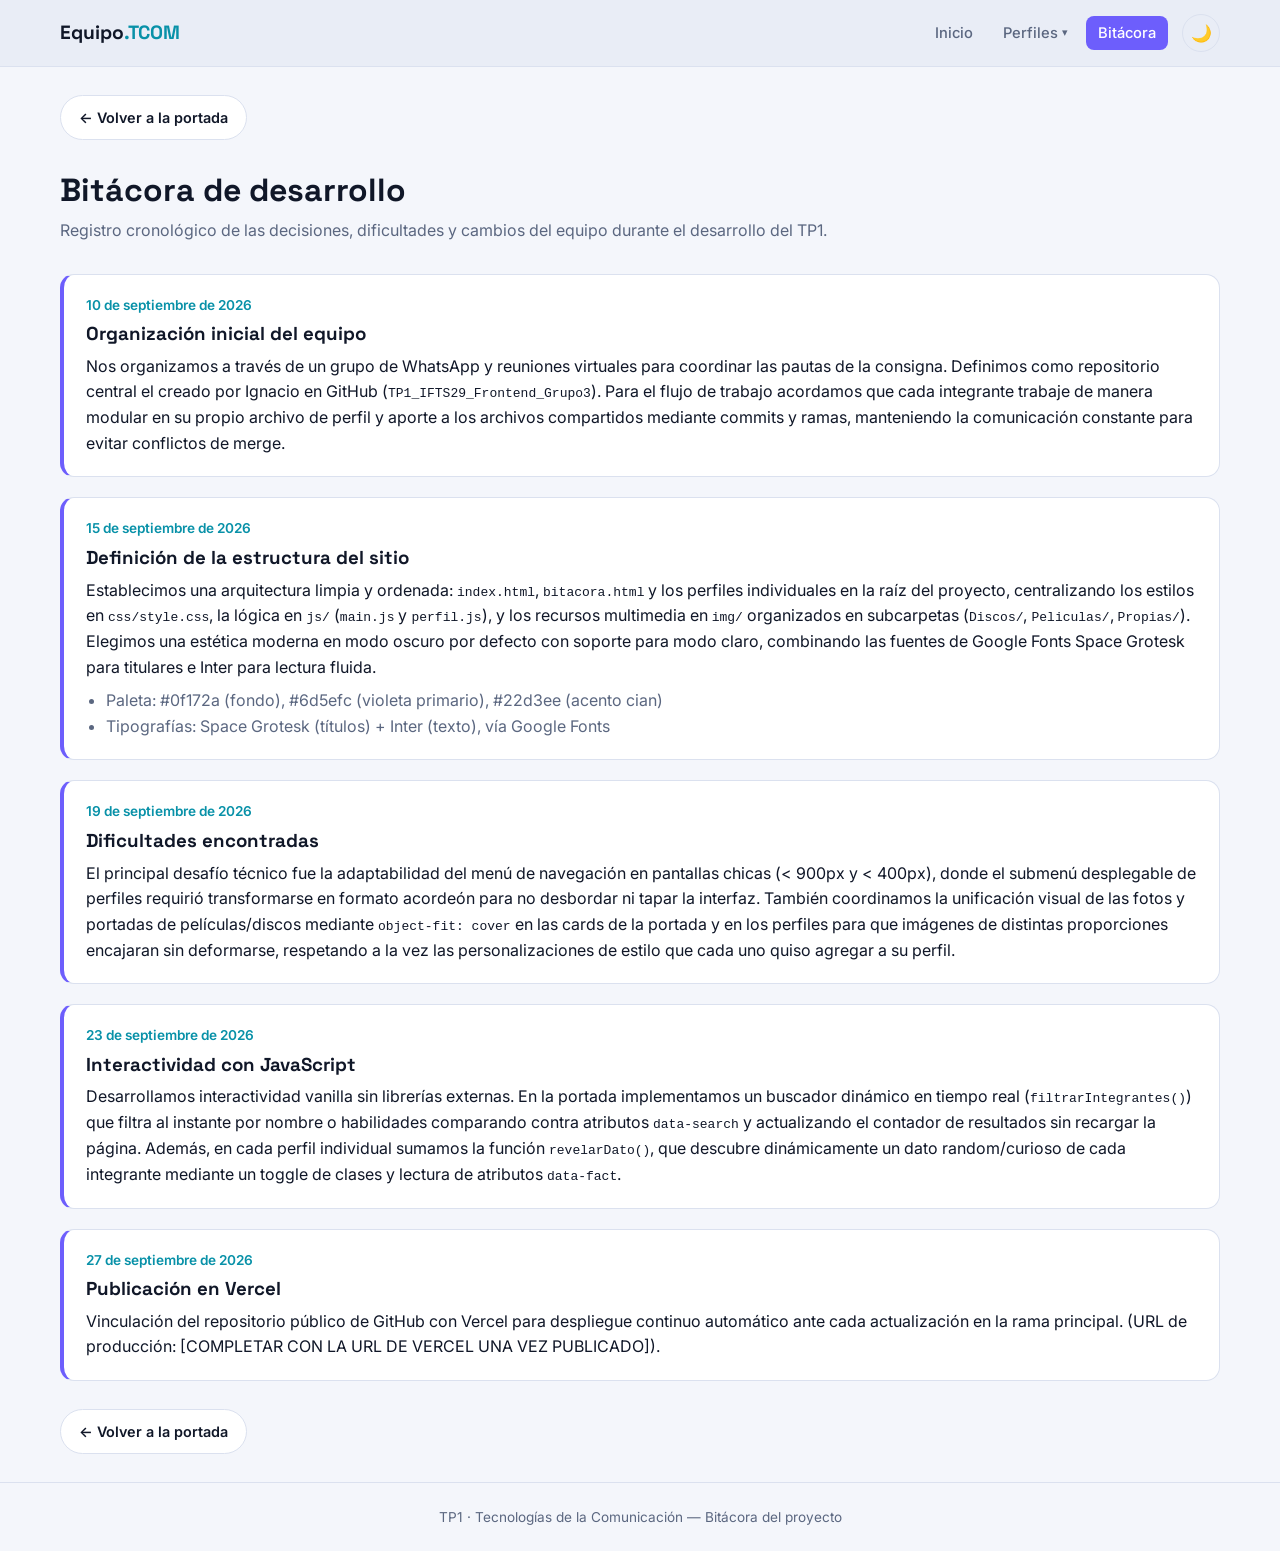
==== bitacora.html @ 33c418b6 "Actualizacion perfil Lucas, agregado de imagenes y Bitacora" ====
<!DOCTYPE html>
<html lang="es">
<head>
<script>
(function () {
  var t = localStorage.getItem('theme');
  if (t === 'dark' || (!t && window.matchMedia('(prefers-color-scheme: dark)').matches)) {
    document.documentElement.setAttribute('data-theme', 'dark');
  }
})();
</script>
<meta charset="UTF-8">
<meta name="viewport" content="width=device-width, initial-scale=1.0">
<title>Bitácora — Equipo TCOM</title>
<link rel="preconnect" href="https://fonts.googleapis.com">
<link href="https://fonts.googleapis.com/css2?family=Space+Grotesk:wght@500;700&family=Inter:wght@400;500;600&display=swap" rel="stylesheet">
<link rel="stylesheet" href="css/style.css">
</head>
<body>

<header class="site-header">
  <div class="nav-bar">
    <span class="brand">Equipo<span>.TCOM</span></span>
    <div class="nav-right">
      <nav class="main-nav">
      <ul>
        <li><a href="index.html">Inicio</a></li>
        <li class="has-submenu">
          <button class="nav-link submenu-toggle" aria-expanded="false" aria-haspopup="true">
            Perfiles <span class="caret">▾</span>
          </button>
          <ul class="submenu">
            <li><a href="perfil-humphreys.html">Ignacio Tomás Humphreys</a></li>
            <li><a href="perfil-diaz.html">Díaz</a></li>
            <li><a href="perfil-frias.html">Frías</a></li>
            <li><a href="perfil-de-diego.html">De Diego</a></li>
            <li><a href="perfil-giordano.html">Giordano Rodríguez</a></li>
          </ul>
        </li>
        <li><a href="bitacora.html">Bitácora</a></li>
      </ul>
    </nav><button class="theme-toggle" aria-label="Cambiar a modo oscuro">🌙</button>
      <button class="hamburger" aria-label="Abrir menú" aria-expanded="false">&#9776;</button>
    </div>
  </div>
</header>

<main class="container">

  <div class="page-actions">
    <a class="btn" href="index.html">← Volver a la portada</a>
  </div>

  <h1 style="margin:30px 0 8px;">Bitácora de desarrollo</h1>
  <p style="color:var(--text-muted); margin-bottom:30px;">Registro cronológico de las decisiones, dificultades y cambios del equipo durante el desarrollo del TP1.</p>

  <div class="log-entry">
    <span class="log-date">10 de septiembre de 2026</span>
    <h3>Organización inicial del equipo</h3>
    <p>Nos organizamos a través de un grupo de WhatsApp y reuniones virtuales para coordinar las pautas de la consigna. Definimos como repositorio central el creado por Ignacio en GitHub (<code>TP1_IFTS29_Frontend_Grupo3</code>). Para el flujo de trabajo acordamos que cada integrante trabaje de manera modular en su propio archivo de perfil y aporte a los archivos compartidos mediante commits y ramas, manteniendo la comunicación constante para evitar conflictos de merge.</p>
  </div>

  <div class="log-entry">
    <span class="log-date">15 de septiembre de 2026</span>
    <h3>Definición de la estructura del sitio</h3>
    <p>Establecimos una arquitectura limpia y ordenada: <code>index.html</code>, <code>bitacora.html</code> y los perfiles individuales en la raíz del proyecto, centralizando los estilos en <code>css/style.css</code>, la lógica en <code>js/</code> (<code>main.js</code> y <code>perfil.js</code>), y los recursos multimedia en <code>img/</code> organizados en subcarpetas (<code>Discos/</code>, <code>Peliculas/</code>, <code>Propias/</code>). Elegimos una estética moderna en modo oscuro por defecto con soporte para modo claro, combinando las fuentes de Google Fonts Space Grotesk para titulares e Inter para lectura fluida.</p>
    <ul>
      <li>Paleta: #0f172a (fondo), #6d5efc (violeta primario), #22d3ee (acento cian)</li>
      <li>Tipografías: Space Grotesk (títulos) + Inter (texto), vía Google Fonts</li>
    </ul>
  </div>

  <div class="log-entry">
    <span class="log-date">19 de septiembre de 2026</span>
    <h3>Dificultades encontradas</h3>
    <p>El principal desafío técnico fue la adaptabilidad del menú de navegación en pantallas chicas (&lt; 900px y &lt; 400px), donde el submenú desplegable de perfiles requirió transformarse en formato acordeón para no desbordar ni tapar la interfaz. También coordinamos la unificación visual de las fotos y portadas de películas/discos mediante <code>object-fit: cover</code> en las cards de la portada y en los perfiles para que imágenes de distintas proporciones encajaran sin deformarse, respetando a la vez las personalizaciones de estilo que cada uno quiso agregar a su perfil.</p>
  </div>

  <div class="log-entry">
    <span class="log-date">23 de septiembre de 2026</span>
    <h3>Interactividad con JavaScript</h3>
    <p>Desarrollamos interactividad vanilla sin librerías externas. En la portada implementamos un buscador dinámico en tiempo real (<code>filtrarIntegrantes()</code>) que filtra al instante por nombre o habilidades comparando contra atributos <code>data-search</code> y actualizando el contador de resultados sin recargar la página. Además, en cada perfil individual sumamos la función <code>revelarDato()</code>, que descubre dinámicamente un dato random/curioso de cada integrante mediante un toggle de clases y lectura de atributos <code>data-fact</code>.</p>
  </div>

  <div class="log-entry">
    <span class="log-date">27 de septiembre de 2026</span>
    <h3>Publicación en Vercel</h3>
    <p>Vinculación del repositorio público de GitHub con Vercel para despliegue continuo automático ante cada actualización en la rama principal. (URL de producción: [COMPLETAR CON LA URL DE VERCEL UNA VEZ PUBLICADO]).</p>
  </div>

  <div class="page-actions">
    <a class="btn" href="index.html">← Volver a la portada</a>
  </div>

</main>

<footer class="site-footer">
  <div class="container">
    TP1 · Tecnologías de la Comunicación — Bitácora del proyecto
  </div>
</footer>

<script src="js/main.js"></script>
</body>
</html>
---- css/style.css ----
/* =========================================================
   TP1 Frontend — Equipo
   Tema claro (por defecto) y tema oscuro vía [data-theme="dark"]
   Violeta: #6d5efc | Cian/acento: #22d3ee (oscuro) / #0891a8 (claro)
   Tipografías: 'Space Grotesk' (títulos), 'Inter' (texto)
   ========================================================= */

:root {
  --bg: #f4f6fb;
  --bg-soft: #e9edf6;
  --card: #ffffff;
  --primary: #6d5efc;
  --primary-dark: #5747e0;
  --accent: #0891a8;
  --text: #101728;
  --text-muted: #5b6780;
  --border: #dbe1ef;
  --radius: 14px;
  --max-width: 1200px;
  --font-title: 'Space Grotesk', sans-serif;
  --font-body: 'Inter', sans-serif;
  --shadow-color: rgba(15, 23, 42, 0.12);
  color-scheme: light;
}

[data-theme="dark"] {
  --bg: #0f172a;
  --bg-soft: #16213a;
  --card: #1b2a4a;
  --primary: #6d5efc;
  --primary-dark: #5747e0;
  --accent: #22d3ee;
  --text: #f8fafc;
  --text-muted: #94a3b8;
  --border: #2a3a5c;
  --shadow-color: rgba(0, 0, 0, 0.4);
  color-scheme: dark;
}

body {
  transition: background-color 0.25s, color 0.25s;
}

.site-header,
.card,
.info-card,
.member-card,
.about-section,
.log-entry,
ul.submenu {
  transition: background-color 0.25s, border-color 0.25s;
}

* {
  box-sizing: border-box;
  margin: 0;
  padding: 0;
}

html {
  scroll-behavior: smooth;
}

body {
  background: var(--bg);
  color: var(--text);
  font-family: var(--font-body);
  line-height: 1.6;
  min-height: 100vh;
  display: flex;
  flex-direction: column;
}

img {
  max-width: 100%;
  display: block;
}

a {
  color: var(--accent);
  text-decoration: none;
}

a:hover {
  text-decoration: underline;
}

h1,
h2,
h3,
h4 {
  font-family: var(--font-title);
  line-height: 1.25;
}

.container {
  width: 100%;
  max-width: var(--max-width);
  margin: 0 auto;
  padding: 0 20px;
}

/* ---------- Header / navegación ---------- */
header.site-header {
  background: var(--bg-soft);
  border-bottom: 1px solid var(--border);
  position: sticky;
  top: 0;
  z-index: 50;
}

.nav-bar {
  display: flex;
  align-items: center;
  justify-content: space-between;
  padding: 14px 20px;
  max-width: var(--max-width);
  margin: 0 auto;
}

.nav-bar .brand {
  font-family: var(--font-title);
  font-weight: 700;
  font-size: 1.2rem;
  color: var(--text);
}

.nav-bar .brand span {
  color: var(--accent);
}

nav.main-nav ul {
  list-style: none;
  display: flex;
  align-items: center;
  gap: 6px;
  flex-wrap: wrap;
}

nav.main-nav a,
nav.main-nav button.nav-link {
  color: var(--text-muted);
  font-weight: 500;
  font-size: 0.92rem;
  line-height: 1;
  box-sizing: border-box;
  appearance: none;
  -webkit-appearance: none;
  padding: 8px 12px;
  border-radius: 8px;
  transition: background 0.2s, color 0.2s;
  background: none;
  border: none;
  cursor: pointer;
  font-family: var(--font-body);
}

nav.main-nav a:hover,
nav.main-nav button.nav-link:hover {
  background: rgba(109, 94, 252, 0.15);
  color: var(--text);
  text-decoration: none;
}

nav.main-nav a.active {
  background: var(--primary);
  color: #fff;
}

/* ---------- Submenú "Perfiles" (dropdown) ---------- */
li.has-submenu {
  position: relative;
}

.submenu-toggle {
  display: inline-flex;
  align-items: center;
  gap: 4px;
}

.submenu-toggle .caret {
  font-size: 0.7rem;
  transition: transform 0.2s;
}

li.has-submenu.open .submenu-toggle .caret,
li.has-submenu:hover .submenu-toggle .caret {
  transform: rotate(180deg);
}

ul.submenu {
  list-style: none;
  position: absolute;
  top: 100%;
  left: 0;
  background: var(--bg-soft);
  border: 1px solid var(--border);
  border-radius: 10px;
  min-width: 230px;
  padding: 8px;
  box-shadow: 0 14px 30px var(--shadow-color);
  opacity: 0;
  visibility: hidden;
  transform: translateY(6px);
  transition: opacity 0.18s, transform 0.18s, visibility 0.18s;
  z-index: 60;
}

/* Desktop: se abre al pasar el mouse por encima */
li.has-submenu:hover ul.submenu,
li.has-submenu.open ul.submenu {
  opacity: 1;
  visibility: visible;
  transform: translateY(0);
}

ul.submenu li {
  width: 100%;
}

ul.submenu a {
  display: block;
  padding: 9px 12px;
  border-radius: 7px;
  font-size: 0.9rem;
  white-space: nowrap;
}

ul.submenu a:hover {
  background: rgba(109, 94, 252, 0.18);
  color: var(--text);
  text-decoration: none;
}

.hamburger {
  display: none;
  background: none;
  border: 1px solid var(--border);
  border-radius: 8px;
  color: var(--text);
  font-size: 1.4rem;
  padding: 4px 10px;
  cursor: pointer;
}

/* ---------- Toggle de modo claro/oscuro ---------- */
.theme-toggle {
  display: inline-flex;
  align-items: center;
  justify-content: center;
  width: 38px;
  height: 38px;
  border-radius: 50%;
  border: 1px solid var(--border);
  background: var(--bg-soft);
  color: var(--text);
  font-size: 1.05rem;
  cursor: pointer;
  transition: background 0.2s, border-color 0.2s, transform 0.2s;
  flex-shrink: 0;
}

.theme-toggle:hover {
  border-color: var(--primary);
  transform: rotate(15deg);
}

.nav-bar .nav-right {
  display: flex;
  align-items: center;
  gap: 14px;
}

/* ---------- Botonera de navegación interna (evita depender del navegador) ---------- */
.page-actions {
  display: flex;
  gap: 12px;
  flex-wrap: wrap;
  margin: 28px 0;
}

.btn {
  display: inline-block;
  font-family: var(--font-body);
  font-weight: 600;
  font-size: 0.9rem;
  padding: 10px 18px;
  border-radius: 999px;
  border: 1px solid var(--border);
  background: var(--card);
  color: var(--text);
  cursor: pointer;
  transition: transform 0.15s, background 0.2s, border-color 0.2s;
}

.btn:hover {
  transform: translateY(-2px);
  text-decoration: none;
}

.btn-primary {
  background: linear-gradient(135deg, var(--primary), var(--primary-dark));
  border-color: transparent;
  color: #fff;
}

.btn-outline {
  background: transparent;
  border-color: var(--accent);
  color: var(--accent);
}

/* ---------- Hero / portada ---------- */
.hero {
  padding: 60px 0 40px;
  text-align: center;
}

.hero h1 {
  font-size: clamp(2rem, 5vw, 3rem);
  margin-bottom: 14px;
}

.hero h1 span {
  color: var(--accent);
}

.hero p.lead {
  color: var(--text-muted);
  max-width: 680px;
  margin: 0 auto;
  font-size: 1.05rem;
}

.purpose-box {
  background: var(--card);
  border: 1px solid var(--border);
  border-radius: var(--radius);
  padding: 28px;
  margin: 36px 0;
}

/* ---------- Grid de integrantes ---------- */
.section-title {
  font-size: 1.5rem;
  margin: 10px 0 24px;
  display: flex;
  align-items: center;
  gap: 10px;
}

.section-title::before {
  content: "";
  width: 6px;
  height: 26px;
  background: var(--accent);
  border-radius: 3px;
}

.team-grid {
  display: grid;
  grid-template-columns: repeat(3, 1fr);
  gap: 22px;
  margin-bottom: 50px;
}

.member-card {
  background: var(--card);
  border: 1px solid var(--border);
  border-radius: var(--radius);
  overflow: hidden;
  transition: transform 0.2s, border-color 0.2s;
  display: flex;
  flex-direction: column;
}

.member-card:hover {
  transform: translateY(-4px);
  border-color: var(--primary);
}

.member-card .avatar {
  aspect-ratio: 1 / 1;
  background: linear-gradient(135deg, var(--bg-soft), var(--border));
  display: flex;
  align-items: center;
  justify-content: center;
  color: var(--text-muted);
  font-size: 2.4rem;
  font-family: var(--font-title);
  overflow: hidden;
}

.member-card .avatar img {
  width: 100%;
  height: 100%;
  object-fit: cover;
  object-position: center;
  display: block;
}

.member-card .info {
  padding: 16px 18px 20px;
  flex: 1;
  display: flex;
  flex-direction: column;
}

.member-card h3 {
  font-size: 1.1rem;
  margin-bottom: 4px;
}

.member-card .role {
  color: var(--text-muted);
  font-size: 0.85rem;
  margin-bottom: 14px;
}

.member-card .card-actions {
  margin-top: auto;
  display: flex;
  gap: 10px;
}

.member-card .btn {
  padding: 7px 14px;
  font-size: 0.82rem;
}

/* ---------- Página de perfil ---------- */
.profile-header {
  display: flex;
  gap: 30px;
  align-items: center;
  margin: 40px 0;
  flex-wrap: wrap;
}

.profile-avatar {
  width: 170px;
  height: 170px;
  border-radius: 50%;
  background: linear-gradient(135deg, var(--primary), var(--accent));
  display: flex;
  align-items: center;
  justify-content: center;
  font-family: var(--font-title);
  font-size: 3rem;
  color: #fff;
  flex-shrink: 0;
  border: 4px solid var(--card);
  overflow: hidden;
}

.profile-avatar img {
  width: 100%;
  height: 100%;
  object-fit: cover;
  object-position: center;
  display: block;
}

.profile-meta h1 {
  font-size: 2rem;
  margin-bottom: 6px;
}

.profile-meta .location {
  color: var(--text-muted);
  font-size: 0.95rem;
  margin-bottom: 14px;
}

.chip-list {
  display: flex;
  flex-wrap: wrap;
  gap: 8px;
}

.chip {
  background: rgba(109, 94, 252, 0.18);
  color: var(--accent);
  border: 1px solid var(--border);
  padding: 5px 12px;
  border-radius: 999px;
  font-size: 0.82rem;
}

.profile-grid {
  display: grid;
  grid-template-columns: repeat(2, 1fr);
  gap: 20px;
  margin: 30px 0 40px;
}

.info-card {
  background: var(--card);
  border: 1px solid var(--border);
  border-radius: var(--radius);
  padding: 20px;
}

.info-card h2 {
  font-size: 1.05rem;
  margin-bottom: 14px;
  color: var(--accent);
}

.info-card ul {
  list-style: none;
}

/* ---------- Enlaces del perfil (GitHub + rol), entre ubicación y habilidades ---------- */
.profile-links {
  display: flex;
  align-items: center;
  gap: 14px;
  flex-wrap: wrap;
  font-size: 0.9rem;
  color: var(--text-muted);
  margin-bottom: 16px;
}

.profile-links a {
  font-weight: 600;
}

.profile-links .role-tag {
  background: rgba(34, 211, 238, 0.12);
  border: 1px solid var(--border);
  color: var(--text);
  padding: 4px 12px;
  border-radius: 999px;
  font-size: 0.82rem;
}

/* ---------- Películas / Discos con portada ---------- */
.media-list {
  display: flex;
  flex-direction: column;
  gap: 14px;
}

.media-item {
  display: flex;
  align-items: center;
  gap: 12px;
}

.media-cover {
  width: 54px;
  height: 54px;
  flex-shrink: 0;
  border-radius: 8px;
  background-color: var(--bg-soft);
  background-size: cover;
  background-position: center;
  border: 1px solid var(--border);
}

.media-item .media-title {
  font-size: 0.95rem;
  color: var(--text);
}

/* Disco: nombre del álbum destacado en acento, artista más chico y apagado debajo */
.media-item .album-name {
  display: block;
  font-size: 0.95rem;
  font-weight: 600;
  color: var(--accent);
  line-height: 1.3;
}

.media-item .artist-name {
  display: block;
  font-size: 0.8rem;
  color: var(--text-muted);
  margin-top: 2px;
}

/* ---------- Sección "Sobre mí" (personalización de cada perfil) ---------- */
.about-section {
  background: var(--card);
  border: 1px solid var(--border);
  border-radius: var(--radius);
  padding: 26px;
  margin-bottom: 40px;
}

.about-grid {
  display: grid;
  grid-template-columns: repeat(3, 1fr);
  gap: 24px;
  margin-top: 18px;
}

.about-grid h3 {
  font-size: 0.95rem;
  color: var(--accent);
  margin-bottom: 10px;
}

.about-grid p {
  font-size: 0.92rem;
  color: var(--text-muted);
}

.hobby-list .chip {
  background: rgba(34, 211, 238, 0.12);
  color: var(--text);
}

/* Dato random: interacción dinámica de cada perfil (se revela con un clic) */
.fun-fact-box {
  grid-column: 1 / -1;
  margin-top: 4px;
}

.fun-fact-text {
  margin-top: 12px;
  font-size: 0.92rem;
  color: var(--text-muted);
  border-left: 3px solid var(--primary);
  padding-left: 12px;
  display: none;
}

.fun-fact-text.visible {
  display: block;
}

/* ---------- Bitácora ---------- */
.log-entry {
  background: var(--card);
  border: 1px solid var(--border);
  border-left: 4px solid var(--primary);
  border-radius: var(--radius);
  padding: 20px 22px;
  margin-bottom: 20px;
}

.log-entry .log-date {
  color: var(--accent);
  font-size: 0.85rem;
  font-weight: 600;
  margin-bottom: 6px;
  display: block;
}

.log-entry h3 {
  margin-bottom: 8px;
}

.log-entry ul {
  margin-left: 20px;
  margin-top: 8px;
  color: var(--text-muted);
}

/* ---------- Buscador de bitácora (JS dinámico) ---------- */
.log-filter {
  margin: 30px 0 20px;
  display: flex;
  gap: 10px;
  flex-wrap: wrap;
}

.log-filter input {
  flex: 1;
  min-width: 220px;
  padding: 10px 14px;
  border-radius: 8px;
  border: 1px solid var(--border);
  background: var(--bg-soft);
  color: var(--text);
  font-family: var(--font-body);
}

/* ---------- Footer ---------- */
footer.site-footer {
  margin-top: auto;
  border-top: 1px solid var(--border);
  padding: 24px 0;
  text-align: center;
  color: var(--text-muted);
  font-size: 0.85rem;
}

/* =========================================================
   BREAKPOINTS OBLIGATORIOS: 400px / 900px / 1200px
   ========================================================= */

/* < 900px: tablet — 2 columnas */
@media (max-width: 900px) {
  .team-grid {
    grid-template-columns: repeat(2, 1fr);
  }

  .about-grid {
    grid-template-columns: 1fr 1fr;
  }

  .fun-fact-box {
    grid-column: 1 / -1;
  }

  nav.main-nav ul {
    display: none;
    flex-direction: column;
    width: 100%;
    background: var(--bg-soft);
    position: absolute;
    top: 100%;
    left: 0;
    padding: 10px 20px 16px;
    border-bottom: 1px solid var(--border);
  }

  nav.main-nav ul.open {
    display: flex;
  }

  .hamburger {
    display: block;
  }

  .nav-bar {
    position: relative;
  }

  /* Dentro del menú colapsado, el submenú se muestra en línea (acordeón), no flotante */
  ul.submenu {
    position: static;
    display: none;
    opacity: 1;
    visibility: visible;
    transform: none;
    box-shadow: none;
    border: none;
    background: rgba(0, 0, 0, 0.15);
    margin-top: 4px;
    min-width: 0;
  }

  li.has-submenu.open ul.submenu {
    display: flex;
    flex-direction: column;
  }

  li.has-submenu:hover ul.submenu {
    display: none;
  }

  /* anula el hover en touch */
  li.has-submenu.open:hover ul.submenu {
    display: flex;
  }
}

/* < 400px: mobile — 1 columna, todo apilado */
@media (max-width: 400px) {
  .team-grid {
    grid-template-columns: 1fr;
  }

  .profile-grid {
    grid-template-columns: 1fr;
  }

  .about-grid {
    grid-template-columns: 1fr;
  }

  .profile-header {
    flex-direction: column;
    text-align: center;
  }

  .profile-links {
    justify-content: center;
  }

  .profile-avatar {
    width: 130px;
    height: 130px;
    font-size: 2.2rem;
  }

  .hero {
    padding: 36px 0 24px;
  }

  .page-actions {
    justify-content: center;
  }

  .nav-bar .brand {
    font-size: 1rem;
  }
}

/* =========================================================
   PERFIL PERSONALIZADO — Ignacio Humphreys
   ========================================================= */

body.perfil-ignacio {
  --accent: #16a34a;
  /* highlights en verde en modo claro */
}

html[data-theme="dark"] body.perfil-ignacio {
  --bg: #0a0a0a;
  --bg-soft: #131313;
  --card: #161616;
  --primary: #dc2626;
  --primary-dark: #991b1b;
  --accent: #ef4444;
  --text: #f5f5f5;
  --text-muted: #a3a3a3;
  --border: #2c2c2c;
  --shadow-color: rgba(0, 0, 0, 0.65);
}

body.perfil-ignacio .btn,
body.perfil-ignacio .chip,
body.perfil-ignacio .role-tag,
body.perfil-ignacio .info-card,
body.perfil-ignacio .about-section,
body.perfil-ignacio .media-cover {
  border-radius: 0;
  clip-path: polygon(10px 0, 100% 0, 100% calc(100% - 10px), calc(100% - 10px) 100%, 0 100%, 0 10px);
}

body.perfil-ignacio .profile-avatar {
  border-radius: 0;
  clip-path: polygon(18px 0, 100% 0, 100% calc(100% - 18px), calc(100% - 18px) 100%, 0 100%, 0 18px);
}

body.perfil-ignacio .fun-fact-text {
  border-left-color: var(--primary);
}

body.perfil-ignacio nav.main-nav a.active {
  background: var(--primary);
}

/* =========================================================
   PERFIL PERSONALIZADO — Sebastian Giordano
   ========================================================= */

html[data-theme="dark"] body.perfil-sebastian {
  --bg: #241d1a;
  --bg-soft: #2b2020;
  --card: #292626;
  --primary: #b7352d;
  --primary-dark: #991b1b;
  --accent: #a55959;
  --text: #b6b6b6;
  --text-muted: #a3a3a3;
  --border: #2c2c2c;
  --shadow-color: rgba(41, 41, 41, 0.65);
}

.about-section, .info-card {
  background: linear-gradient(var(--bg), var(--bg-soft), var(--bg));
  border-radius:0;
}

.profile-avatar {
  border-color:rgb(216, 190, 143);
  box-shadow:0 0 10px 3px #836421;
}

/* =========================================================
   PERFIL PERSONALIZADO — Lucas De Diego
   Paleta: dark navy + dorado Boca (#F5D100) como acento
   ========================================================= */

html[data-theme="dark"] body.perfil-lucas {
  --bg: #050d1a;
  --bg-soft: #0b1628;
  --card: #0f1e35;
  --primary: #1a5fc8;
  --primary-dark: #1349a0;
  --accent: #F5D100;
  --text: #e8edf5;
  --text-muted: #7a90b0;
  --border: #1c3057;
  --shadow-color: rgba(0, 0, 0, 0.7);
  color-scheme: dark;
}

/* Acento dorado en modo claro también */
body.perfil-lucas {
  --accent: #b8900a;
  --primary: #1a5fc8;
}

/* Avatar cuadrado con borde y glow dorado */
body.perfil-lucas .profile-avatar {
  border-radius: 12px;
  border-color: #F5D100;
  box-shadow: 0 0 18px 4px rgba(245, 209, 0, 0.35);
}

/* Línea de sección con dorado */
body.perfil-lucas .section-title::before {
  background: var(--accent);
}

/* Chips con tono azul marino */
html[data-theme="dark"] body.perfil-lucas .chip {
  background: rgba(245, 209, 0, 0.10);
  color: #F5D100;
  border-color: rgba(245, 209, 0, 0.25);
}

/* Hobbies chips */
html[data-theme="dark"] body.perfil-lucas .hobby-list .chip {
  background: rgba(26, 95, 200, 0.18);
  color: #a8c4f0;
  border-color: rgba(26, 95, 200, 0.3);
}

/* Títulos de cards en dorado */
html[data-theme="dark"] body.perfil-lucas .info-card h2,
html[data-theme="dark"] body.perfil-lucas .about-grid h3 {
  color: #F5D100;
}

/* Nombre del álbum en dorado */
html[data-theme="dark"] body.perfil-lucas .album-name {
  color: #F5D100;
}

/* Role tag con borde dorado suave */
html[data-theme="dark"] body.perfil-lucas .role-tag {
  background: rgba(245, 209, 0, 0.08);
  border-color: rgba(245, 209, 0, 0.3);
  color: #F5D100;
}

/* Borde izquierdo del dato random en dorado */
body.perfil-lucas .fun-fact-text {
  border-left-color: #F5D100;
}

/* Botón outline con acento dorado en dark */
html[data-theme="dark"] body.perfil-lucas .btn-outline {
  border-color: #F5D100;
  color: #F5D100;
}

/* Info cards con sutil borde dorado al hover */
html[data-theme="dark"] body.perfil-lucas .info-card:hover,
html[data-theme="dark"] body.perfil-lucas .about-section:hover {
  border-color: rgba(245, 209, 0, 0.3);
}

/* Transición suave en cards */
html[data-theme="dark"] body.perfil-lucas .info-card,
html[data-theme="dark"] body.perfil-lucas .about-section {
  transition: border-color 0.3s;
}
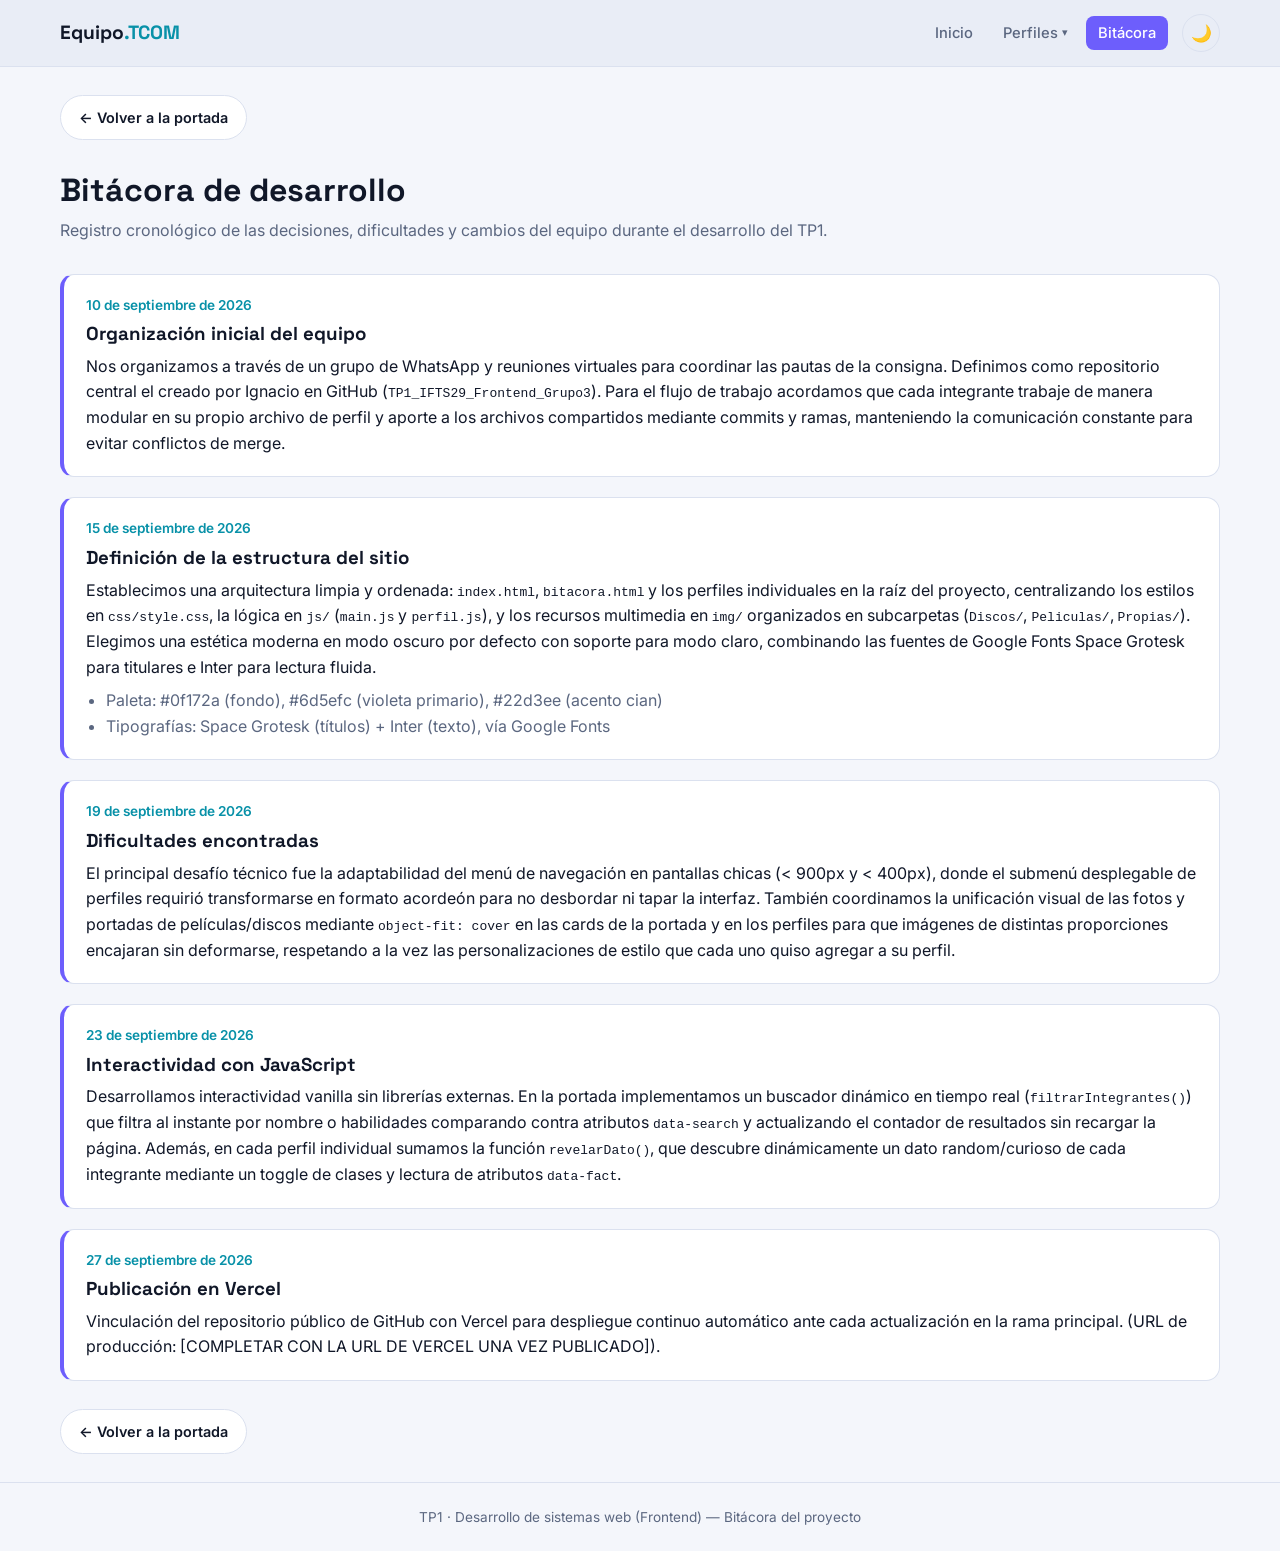
==== commit ecf992a1: "perfil propio y revision general" ====
--- a/bitacora.html
+++ b/bitacora.html
@@ -96,7 +96,7 @@
 
 <footer class="site-footer">
   <div class="container">
-    TP1 · Tecnologías de la Comunicación — Bitácora del proyecto
+    TP1 · Desarrollo de sistemas web (Frontend) — Bitácora del proyecto
   </div>
 </footer>
 
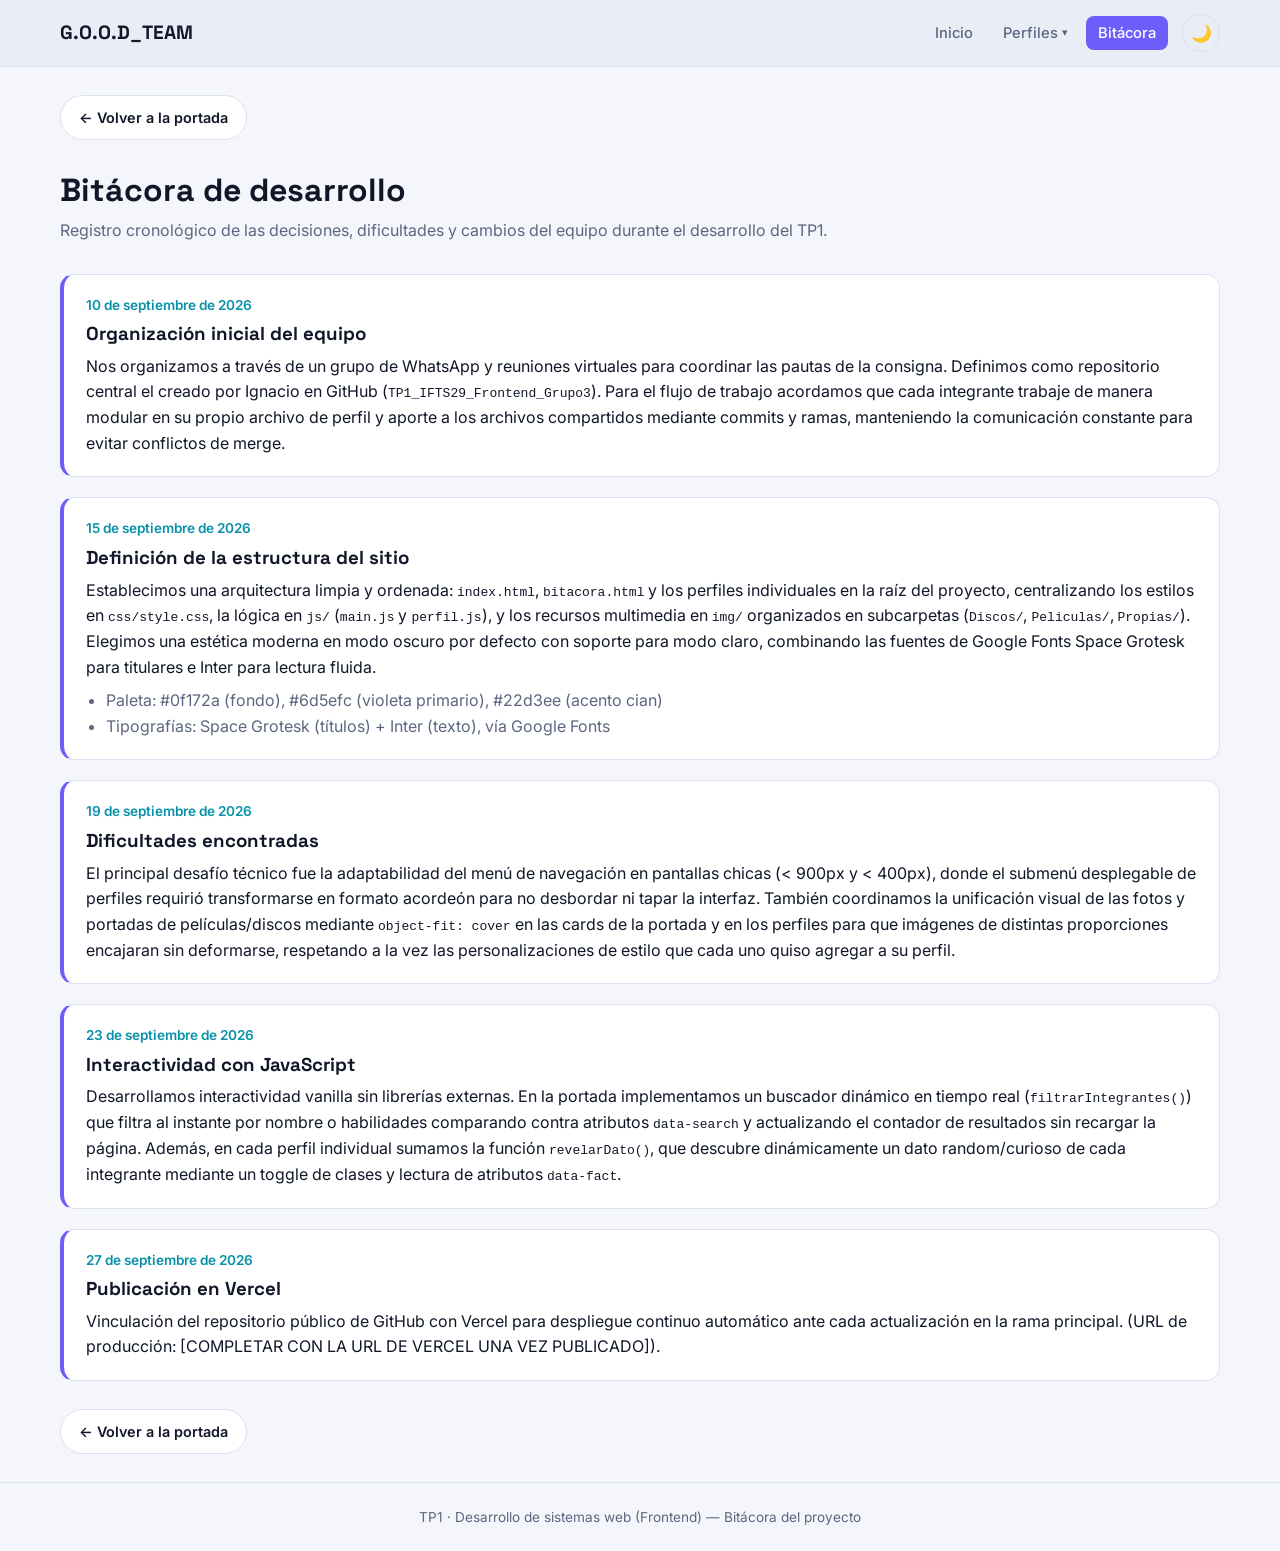
==== commit c4838e5b: "Actualiza nombre del equipo en la bitacora" ====
--- a/bitacora.html
+++ b/bitacora.html
@@ -11,7 +11,7 @@
 </script>
 <meta charset="UTF-8">
 <meta name="viewport" content="width=device-width, initial-scale=1.0">
-<title>Bitácora — Equipo TCOM</title>
+<title>Bitácora — G.O.O.D_TEAM</title>
 <link rel="preconnect" href="https://fonts.googleapis.com">
 <link href="https://fonts.googleapis.com/css2?family=Space+Grotesk:wght@500;700&family=Inter:wght@400;500;600&display=swap" rel="stylesheet">
 <link rel="stylesheet" href="css/style.css">
@@ -20,7 +20,7 @@
 
 <header class="site-header">
   <div class="nav-bar">
-    <span class="brand">Equipo<span>.TCOM</span></span>
+    <span class="brand">G.O.O.D_TEAM</span>
     <div class="nav-right">
       <nav class="main-nav">
       <ul>
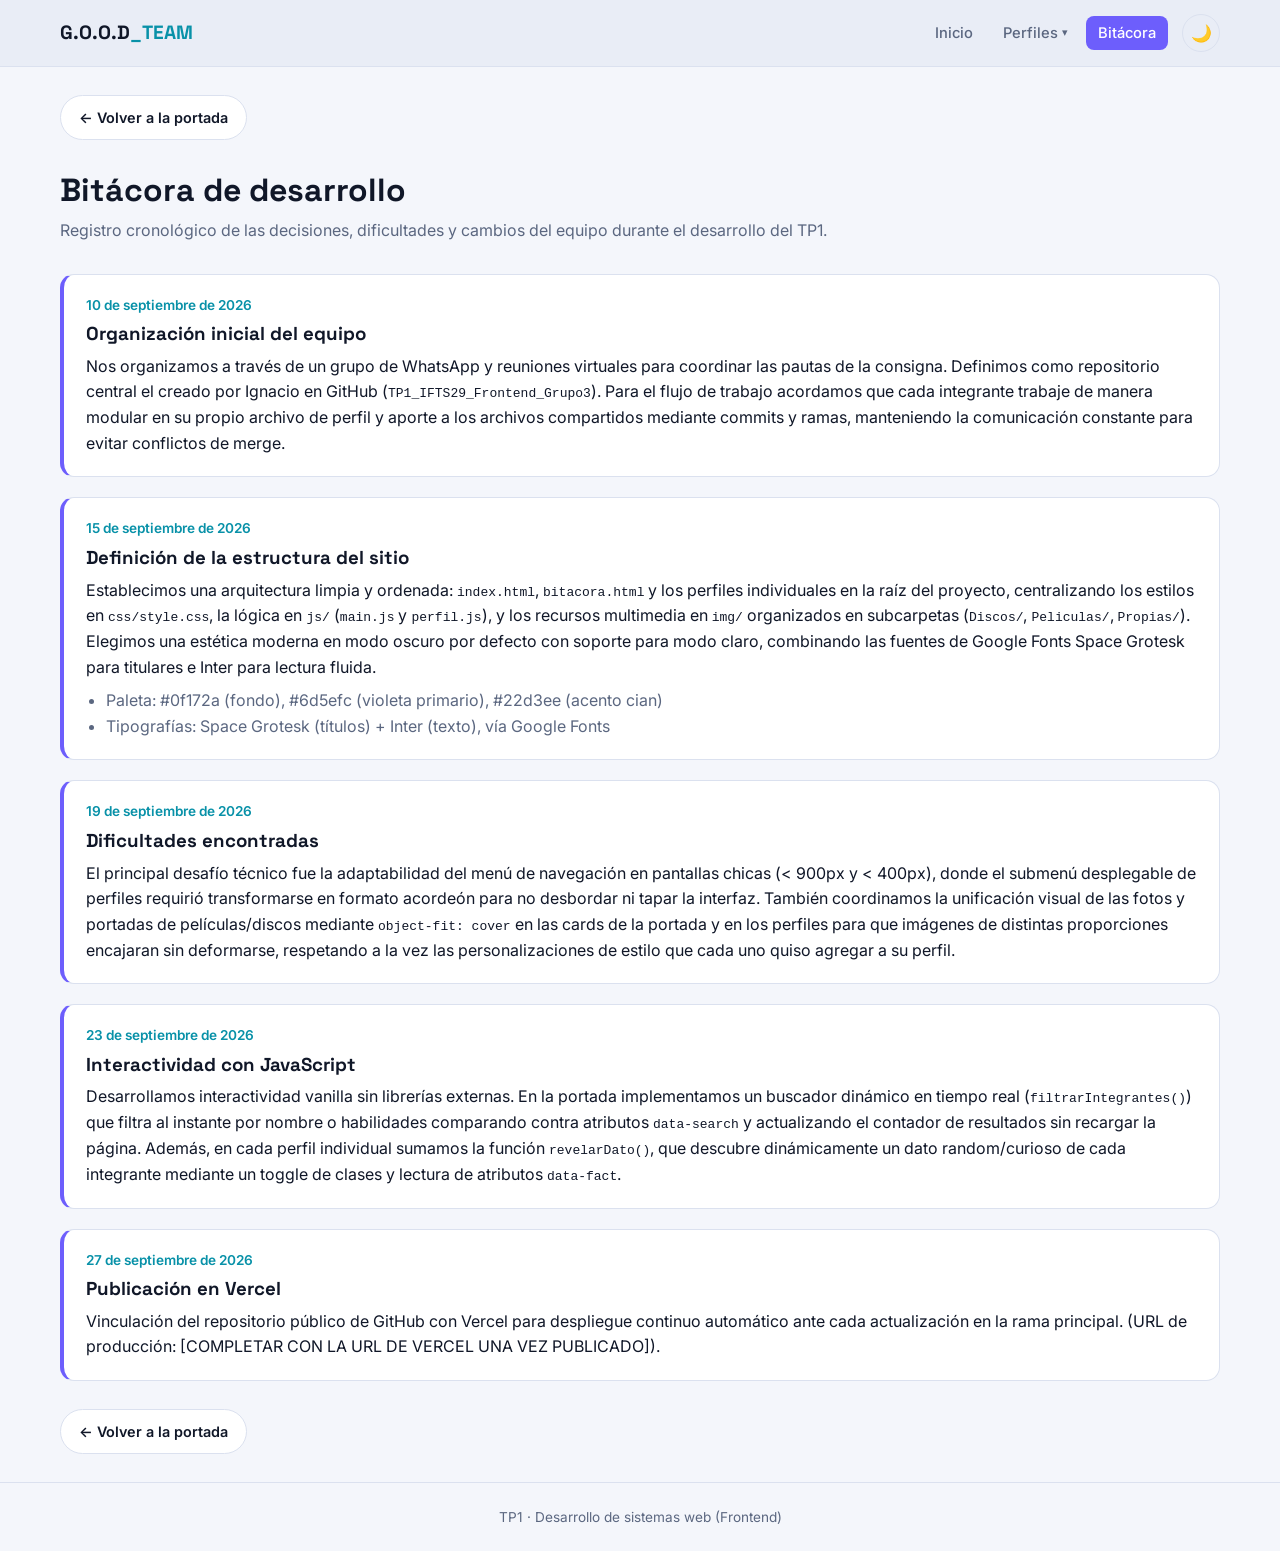
==== commit e7bd4e9c: "Normalización de texto y corrección de errores" ====
--- a/bitacora.html
+++ b/bitacora.html
@@ -11,7 +11,7 @@
 </script>
 <meta charset="UTF-8">
 <meta name="viewport" content="width=device-width, initial-scale=1.0">
-<title>Bitácora — G.O.O.D_TEAM</title>
+<title>Equipo G.O.O.D - Bitácora</title>
 <link rel="preconnect" href="https://fonts.googleapis.com">
 <link href="https://fonts.googleapis.com/css2?family=Space+Grotesk:wght@500;700&family=Inter:wght@400;500;600&display=swap" rel="stylesheet">
 <link rel="stylesheet" href="css/style.css">
@@ -20,7 +20,7 @@
 
 <header class="site-header">
   <div class="nav-bar">
-    <span class="brand">G.O.O.D_TEAM</span>
+    <span class="brand"><a href="index.html" style="text-decoration: none; color: inherit;">G.O.O.D<span>_TEAM</span></a></span>
     <div class="nav-right">
       <nav class="main-nav">
       <ul>
@@ -30,11 +30,11 @@
             Perfiles <span class="caret">▾</span>
           </button>
           <ul class="submenu">
-            <li><a href="perfil-humphreys.html">Ignacio Tomás Humphreys</a></li>
-            <li><a href="perfil-diaz.html">Díaz</a></li>
-            <li><a href="perfil-frias.html">Frías</a></li>
-            <li><a href="perfil-de-diego.html">De Diego</a></li>
-            <li><a href="perfil-giordano.html">Giordano Rodríguez</a></li>
+            <li><a href="perfil-humphreys.html">Ignacio Humphreys</a></li>
+            <li><a href="perfil-diaz.html">Lihue Anker Díaz</a></li>
+            <li><a href="perfil-frias.html">Cristel Frías</a></li>
+            <li><a href="perfil-de-diego.html">Lucas De Diego</a></li>
+            <li><a href="perfil-giordano.html">Sebastian Giordano Rodriguez</a></li>
           </ul>
         </li>
         <li><a href="bitacora.html">Bitácora</a></li>
@@ -96,7 +96,7 @@
 
 <footer class="site-footer">
   <div class="container">
-    TP1 · Desarrollo de sistemas web (Frontend) — Bitácora del proyecto
+    TP1 · Desarrollo de sistemas web (Frontend)
   </div>
 </footer>
 
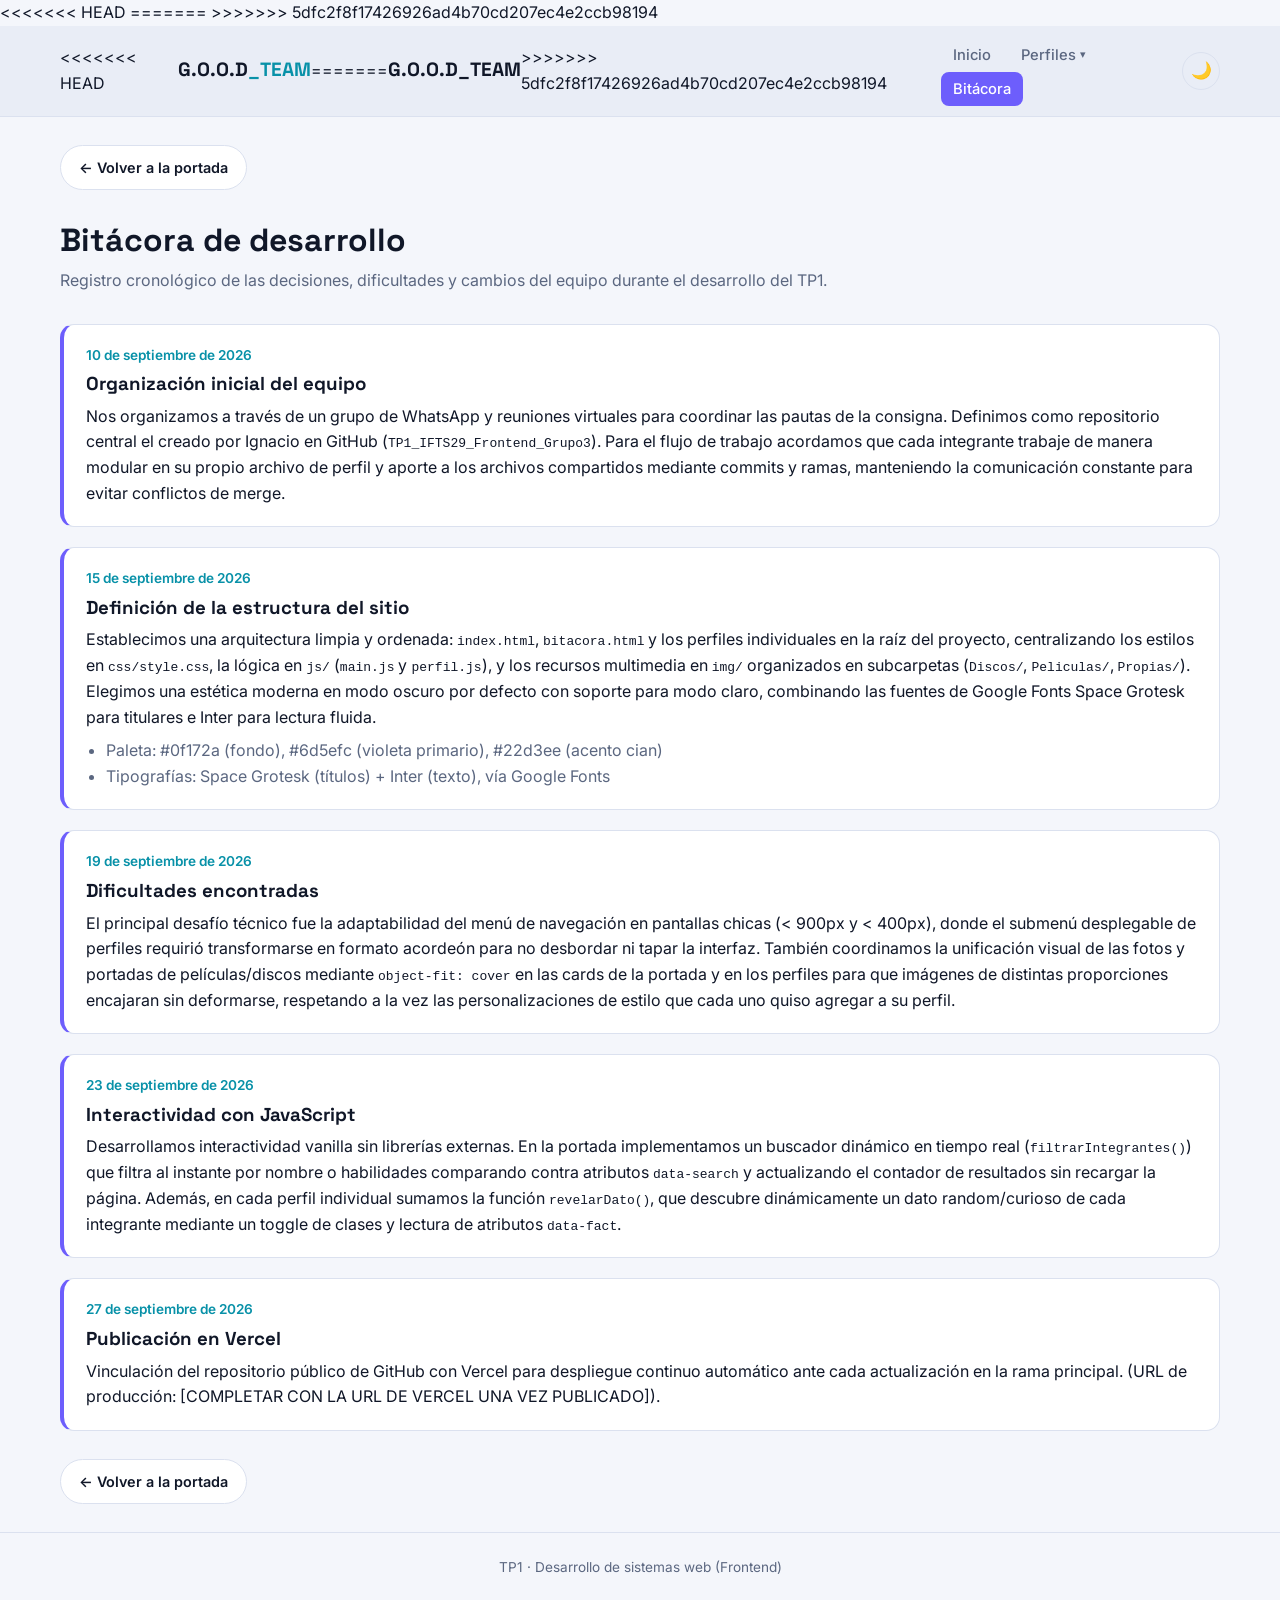
==== commit d9ea3a71: "Normalización de texto y corrección de errores" ====
--- a/bitacora.html
+++ b/bitacora.html
@@ -11,7 +11,11 @@
 </script>
 <meta charset="UTF-8">
 <meta name="viewport" content="width=device-width, initial-scale=1.0">
+<<<<<<< HEAD
 <title>Equipo G.O.O.D - Bitácora</title>
+=======
+<title>Bitácora — G.O.O.D_TEAM</title>
+>>>>>>> 5dfc2f8f17426926ad4b70cd207ec4e2ccb98194
 <link rel="preconnect" href="https://fonts.googleapis.com">
 <link href="https://fonts.googleapis.com/css2?family=Space+Grotesk:wght@500;700&family=Inter:wght@400;500;600&display=swap" rel="stylesheet">
 <link rel="stylesheet" href="css/style.css">
@@ -20,7 +24,11 @@
 
 <header class="site-header">
   <div class="nav-bar">
+<<<<<<< HEAD
     <span class="brand"><a href="index.html" style="text-decoration: none; color: inherit;">G.O.O.D<span>_TEAM</span></a></span>
+=======
+    <span class="brand">G.O.O.D_TEAM</span>
+>>>>>>> 5dfc2f8f17426926ad4b70cd207ec4e2ccb98194
     <div class="nav-right">
       <nav class="main-nav">
       <ul>
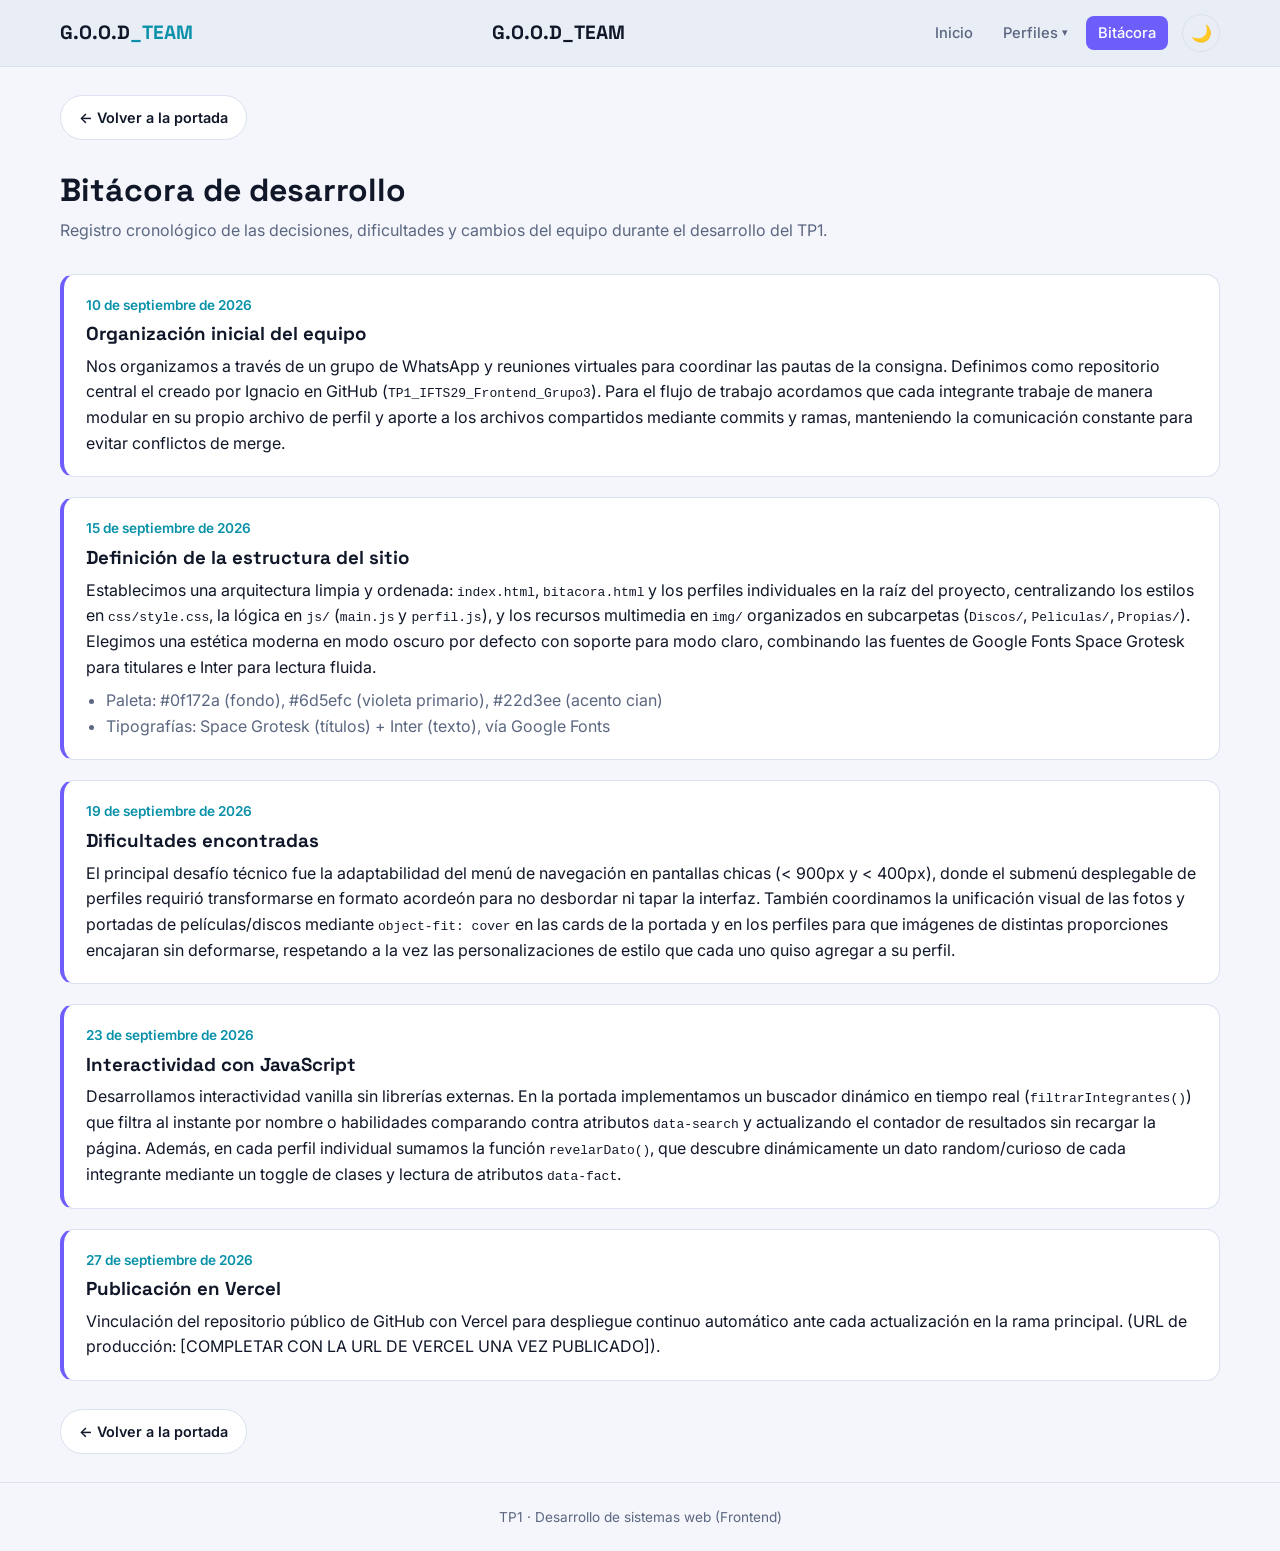
==== commit 06c710b0: "Corrección de escritura en archivos y readme" ====
--- a/bitacora.html
+++ b/bitacora.html
@@ -11,11 +11,7 @@
 </script>
 <meta charset="UTF-8">
 <meta name="viewport" content="width=device-width, initial-scale=1.0">
-<<<<<<< HEAD
 <title>Equipo G.O.O.D - Bitácora</title>
-=======
-<title>Bitácora — G.O.O.D_TEAM</title>
->>>>>>> 5dfc2f8f17426926ad4b70cd207ec4e2ccb98194
 <link rel="preconnect" href="https://fonts.googleapis.com">
 <link href="https://fonts.googleapis.com/css2?family=Space+Grotesk:wght@500;700&family=Inter:wght@400;500;600&display=swap" rel="stylesheet">
 <link rel="stylesheet" href="css/style.css">
@@ -24,11 +20,8 @@
 
 <header class="site-header">
   <div class="nav-bar">
-<<<<<<< HEAD
     <span class="brand"><a href="index.html" style="text-decoration: none; color: inherit;">G.O.O.D<span>_TEAM</span></a></span>
-=======
     <span class="brand">G.O.O.D_TEAM</span>
->>>>>>> 5dfc2f8f17426926ad4b70cd207ec4e2ccb98194
     <div class="nav-right">
       <nav class="main-nav">
       <ul>
--- a/css/style.css
+++ b/css/style.css
@@ -1,10 +1,3 @@
-/* =========================================================
-   TP1 Frontend — Equipo
-   Tema claro (por defecto) y tema oscuro vía [data-theme="dark"]
-   Violeta: #6d5efc | Cian/acento: #22d3ee (oscuro) / #0891a8 (claro)
-   Tipografías: 'Space Grotesk' (títulos), 'Inter' (texto)
-   ========================================================= */
-
 :root {
   --bg: #f4f6fb;
   --bg-soft: #e9edf6;
@@ -100,7 +93,7 @@
   padding: 0 20px;
 }
 
-/* ---------- Header / navegación ---------- */
+/*  Header / navegación  */
 header.site-header {
   background: var(--bg-soft);
   border-bottom: 1px solid var(--border);
@@ -167,7 +160,7 @@
   color: #fff;
 }
 
-/* ---------- Submenú "Perfiles" (dropdown) ---------- */
+/*  Dropdown perfiles  */
 li.has-submenu {
   position: relative;
 }
@@ -206,7 +199,6 @@
   z-index: 60;
 }
 
-/* Desktop: se abre al pasar el mouse por encima */
 li.has-submenu:hover ul.submenu,
 li.has-submenu.open ul.submenu {
   opacity: 1;
@@ -243,7 +235,7 @@
   cursor: pointer;
 }
 
-/* ---------- Toggle de modo claro/oscuro ---------- */
+/*  Darkmode  */
 .theme-toggle {
   display: inline-flex;
   align-items: center;
@@ -271,7 +263,7 @@
   gap: 14px;
 }
 
-/* ---------- Botonera de navegación interna (evita depender del navegador) ---------- */
+/*  Botonera de navegación interna  */
 .page-actions {
   display: flex;
   gap: 12px;
@@ -310,7 +302,7 @@
   color: var(--accent);
 }
 
-/* ---------- Hero / portada ---------- */
+/*  Portada  */
 .hero {
   padding: 60px 0 40px;
   text-align: center;
@@ -340,7 +332,7 @@
   margin: 36px 0;
 }
 
-/* ---------- Grid de integrantes ---------- */
+/*  Grid de integrantes  */
 .section-title {
   font-size: 1.5rem;
   margin: 10px 0 24px;
@@ -428,7 +420,7 @@
   font-size: 0.82rem;
 }
 
-/* ---------- Página de perfil ---------- */
+/*  Página de perfil  */
 .profile-header {
   display: flex;
   gap: 30px;
@@ -511,7 +503,6 @@
   list-style: none;
 }
 
-/* ---------- Enlaces del perfil (GitHub + rol), entre ubicación y habilidades ---------- */
 .profile-links {
   display: flex;
   align-items: center;
@@ -535,7 +526,7 @@
   font-size: 0.82rem;
 }
 
-/* ---------- Películas / Discos con portada ---------- */
+/*  Películas / Discos con portada  */
 .media-list {
   display: flex;
   flex-direction: column;
@@ -564,7 +555,6 @@
   color: var(--text);
 }
 
-/* Disco: nombre del álbum destacado en acento, artista más chico y apagado debajo */
 .media-item .album-name {
   display: block;
   font-size: 0.95rem;
@@ -580,7 +570,7 @@
   margin-top: 2px;
 }
 
-/* ---------- Sección "Sobre mí" (personalización de cada perfil) ---------- */
+/*  Sección "Sobre mí" (personalización de cada perfil)  */
 .about-section {
   background: var(--card);
   border: 1px solid var(--border);
@@ -612,7 +602,7 @@
   color: var(--text);
 }
 
-/* Dato random: interacción dinámica de cada perfil (se revela con un clic) */
+/* Dato random en perfiles */
 .fun-fact-box {
   grid-column: 1 / -1;
   margin-top: 4px;
@@ -631,7 +621,7 @@
   display: block;
 }
 
-/* ---------- Bitácora ---------- */
+/*  Bitácora  */
 .log-entry {
   background: var(--card);
   border: 1px solid var(--border);
@@ -659,7 +649,7 @@
   color: var(--text-muted);
 }
 
-/* ---------- Buscador de bitácora (JS dinámico) ---------- */
+/*  Buscador de bitácora  */
 .log-filter {
   margin: 30px 0 20px;
   display: flex;
@@ -678,7 +668,7 @@
   font-family: var(--font-body);
 }
 
-/* ---------- Footer ---------- */
+/*  Footer  */
 footer.site-footer {
   margin-top: auto;
   border-top: 1px solid var(--border);
@@ -689,10 +679,10 @@
 }
 
 /* =========================================================
-   BREAKPOINTS OBLIGATORIOS: 400px / 900px / 1200px
+   BREAKPOINTS MOBILE: 400px / 900px / 1200px
    ========================================================= */
 
-/* < 900px: tablet — 2 columnas */
+
 @media (max-width: 900px) {
   .team-grid {
     grid-template-columns: repeat(2, 1fr);
@@ -716,6 +706,7 @@
     left: 0;
     padding: 10px 20px 16px;
     border-bottom: 1px solid var(--border);
+    z-index: 55;
   }
 
   nav.main-nav ul.open {
@@ -730,22 +721,22 @@
     position: relative;
   }
 
-  /* Dentro del menú colapsado, el submenú se muestra en línea (acordeón), no flotante */
   ul.submenu {
-    position: static;
+    position: static !important;
     display: none;
-    opacity: 1;
-    visibility: visible;
-    transform: none;
-    box-shadow: none;
-    border: none;
-    background: rgba(0, 0, 0, 0.15);
+    opacity: 1 !important;
+    visibility: visible !important;
+    transform: none !important;
+    box-shadow: none !important;
+    border: none !important;
+    background: rgba(0, 0, 0, 0.15) !important;
     margin-top: 4px;
     min-width: 0;
+    width: 100%;
   }
 
   li.has-submenu.open ul.submenu {
-    display: flex;
+    display: flex !important;
     flex-direction: column;
   }
 
@@ -755,11 +746,11 @@
 
   /* anula el hover en touch */
   li.has-submenu.open:hover ul.submenu {
-    display: flex;
-  }
-}
-
-/* < 400px: mobile — 1 columna, todo apilado */
+    display: flex !important;
+  }
+}
+
+
 @media (max-width: 400px) {
   .team-grid {
     grid-template-columns: 1fr;
@@ -892,25 +883,25 @@
   color-scheme: dark;
 }
 
-/* Acento dorado en modo claro también */
+
 body.perfil-lucas {
   --accent: #b8900a;
   --primary: #1a5fc8;
 }
 
-/* Avatar cuadrado con borde y glow dorado */
+
 body.perfil-lucas .profile-avatar {
   border-radius: 12px;
   border-color: #F5D100;
   box-shadow: 0 0 18px 4px rgba(245, 209, 0, 0.35);
 }
 
-/* Línea de sección con dorado */
+
 body.perfil-lucas .section-title::before {
   background: var(--accent);
 }
 
-/* Chips con tono azul marino */
+
 html[data-theme="dark"] body.perfil-lucas .chip {
   background: rgba(245, 209, 0, 0.10);
   color: #F5D100;
@@ -935,31 +926,31 @@
   color: #F5D100;
 }
 
-/* Role tag con borde dorado suave */
+
 html[data-theme="dark"] body.perfil-lucas .role-tag {
   background: rgba(245, 209, 0, 0.08);
   border-color: rgba(245, 209, 0, 0.3);
   color: #F5D100;
 }
 
-/* Borde izquierdo del dato random en dorado */
+
 body.perfil-lucas .fun-fact-text {
   border-left-color: #F5D100;
 }
 
-/* Botón outline con acento dorado en dark */
+
 html[data-theme="dark"] body.perfil-lucas .btn-outline {
   border-color: #F5D100;
   color: #F5D100;
 }
 
-/* Info cards con sutil borde dorado al hover */
+
 html[data-theme="dark"] body.perfil-lucas .info-card:hover,
 html[data-theme="dark"] body.perfil-lucas .about-section:hover {
   border-color: rgba(245, 209, 0, 0.3);
 }
 
-/* Transición suave en cards */
+/* Transición en cards */
 html[data-theme="dark"] body.perfil-lucas .info-card,
 html[data-theme="dark"] body.perfil-lucas .about-section {
   transition: border-color 0.3s;
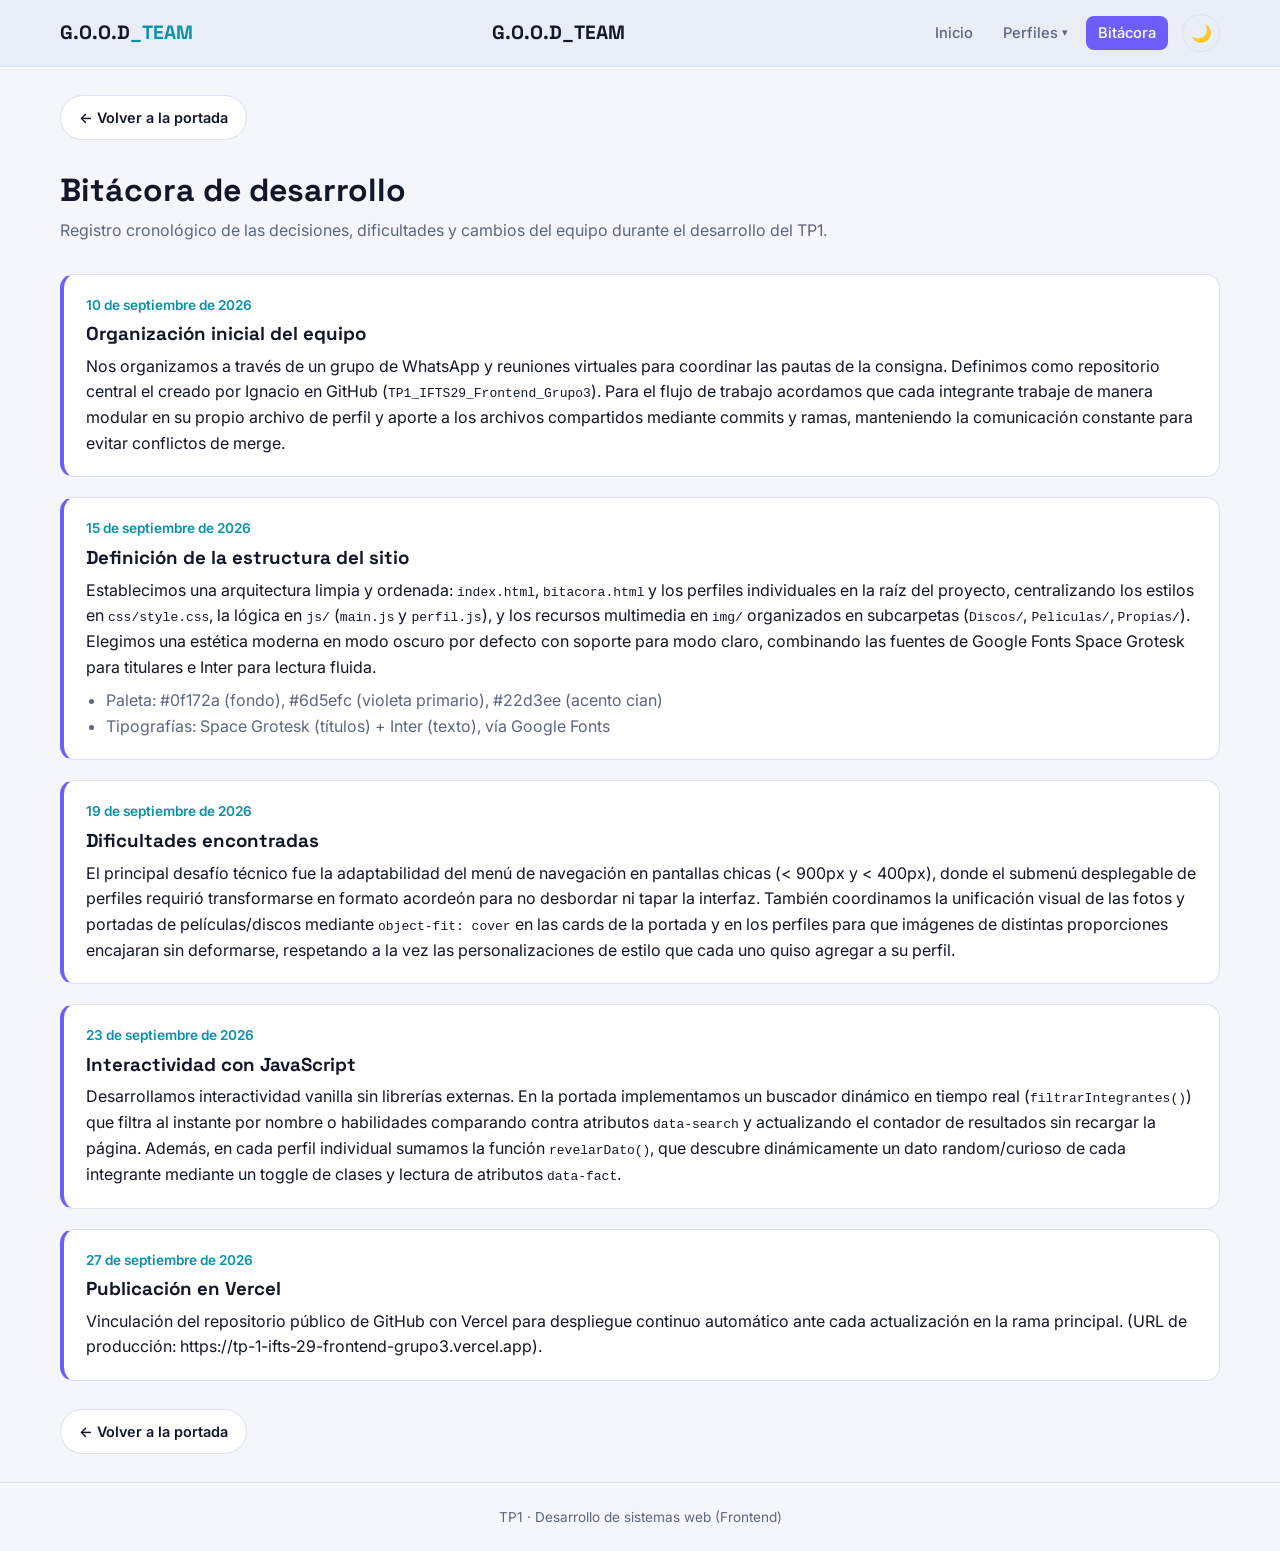
==== commit e4600b28: "Agregado link de Vercel a bitácora" ====
--- a/bitacora.html
+++ b/bitacora.html
@@ -86,7 +86,7 @@
   <div class="log-entry">
     <span class="log-date">27 de septiembre de 2026</span>
     <h3>Publicación en Vercel</h3>
-    <p>Vinculación del repositorio público de GitHub con Vercel para despliegue continuo automático ante cada actualización en la rama principal. (URL de producción: [COMPLETAR CON LA URL DE VERCEL UNA VEZ PUBLICADO]).</p>
+    <p>Vinculación del repositorio público de GitHub con Vercel para despliegue continuo automático ante cada actualización en la rama principal. (URL de producción: https://tp-1-ifts-29-frontend-grupo3.vercel.app).</p>
   </div>
 
   <div class="page-actions">
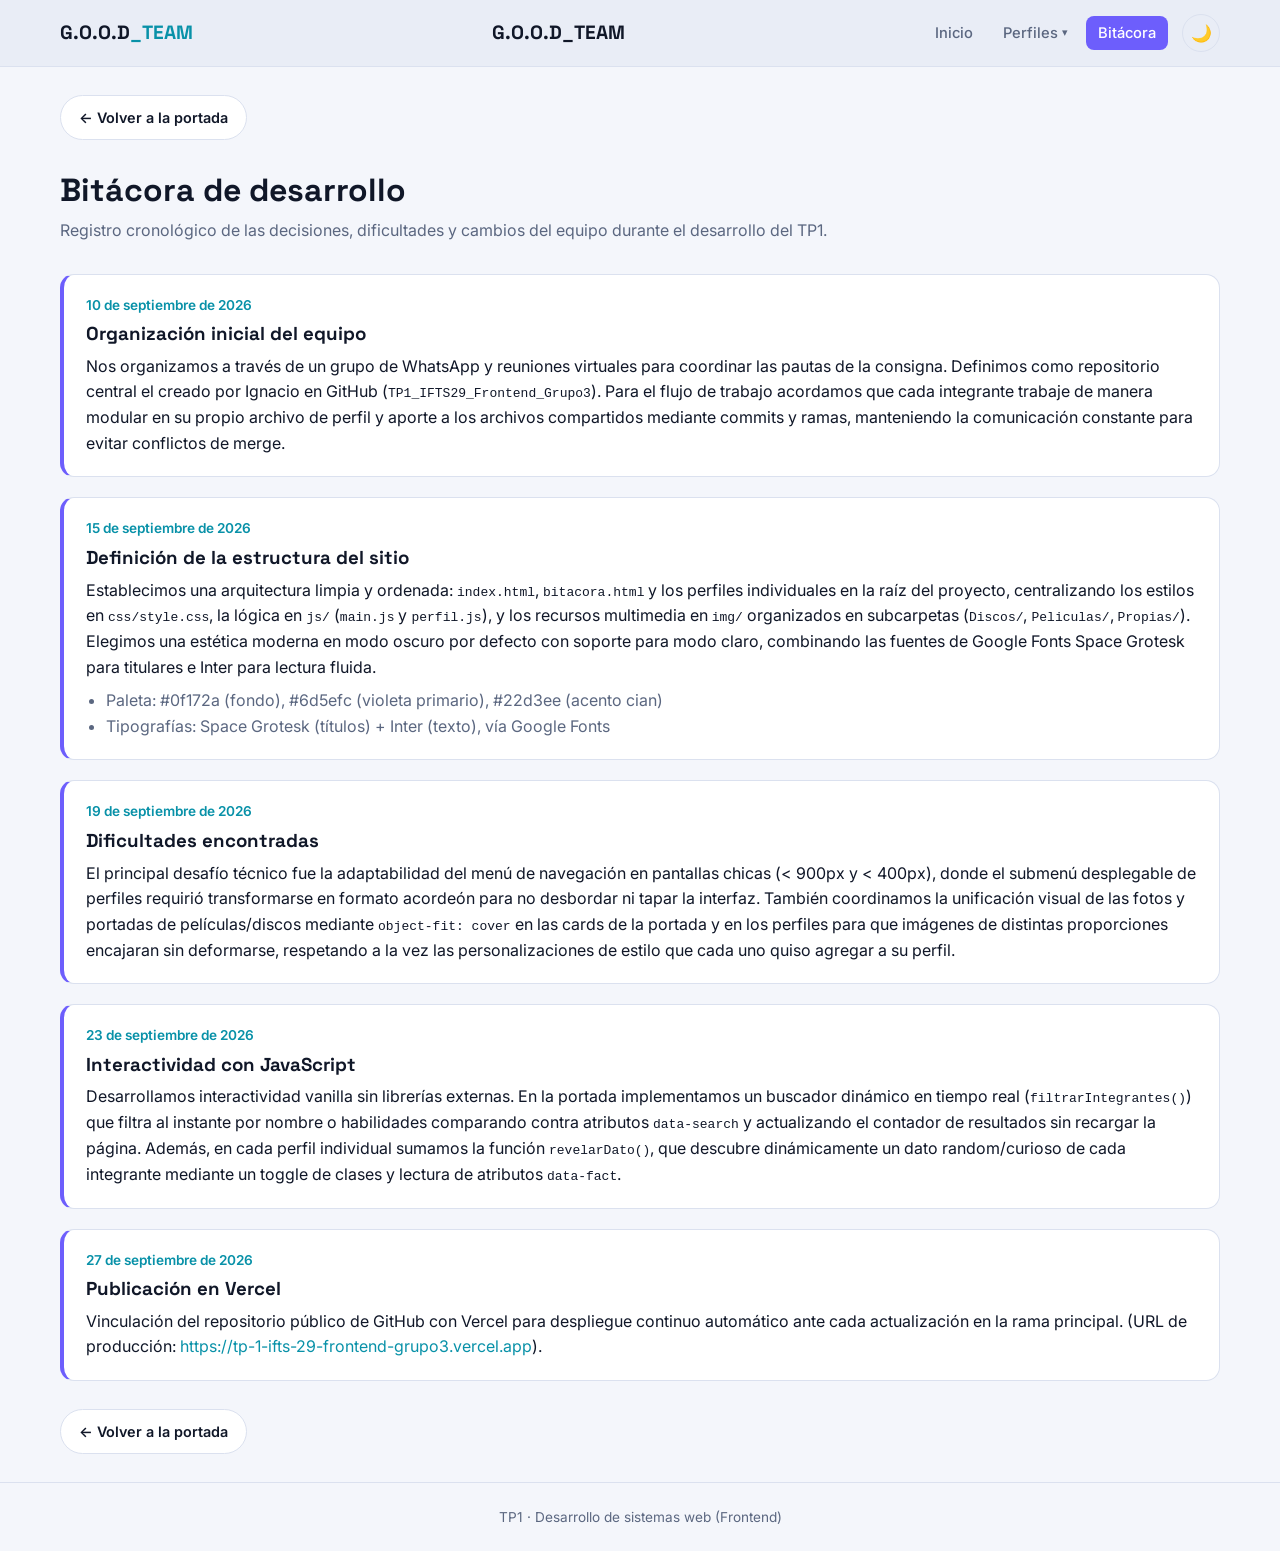
==== commit 0bad964a: "Agregado link de Vercel a bitácora" ====
--- a/bitacora.html
+++ b/bitacora.html
@@ -86,7 +86,7 @@
   <div class="log-entry">
     <span class="log-date">27 de septiembre de 2026</span>
     <h3>Publicación en Vercel</h3>
-    <p>Vinculación del repositorio público de GitHub con Vercel para despliegue continuo automático ante cada actualización en la rama principal. (URL de producción: https://tp-1-ifts-29-frontend-grupo3.vercel.app).</p>
+    <p>Vinculación del repositorio público de GitHub con Vercel para despliegue continuo automático ante cada actualización en la rama principal. (URL de producción: <a href="https://tp-1-ifts-29-frontend-grupo3.vercel.app" target="_blank" rel="noopener noreferrer">https://tp-1-ifts-29-frontend-grupo3.vercel.app</a>).</p>
   </div>
 
   <div class="page-actions">
